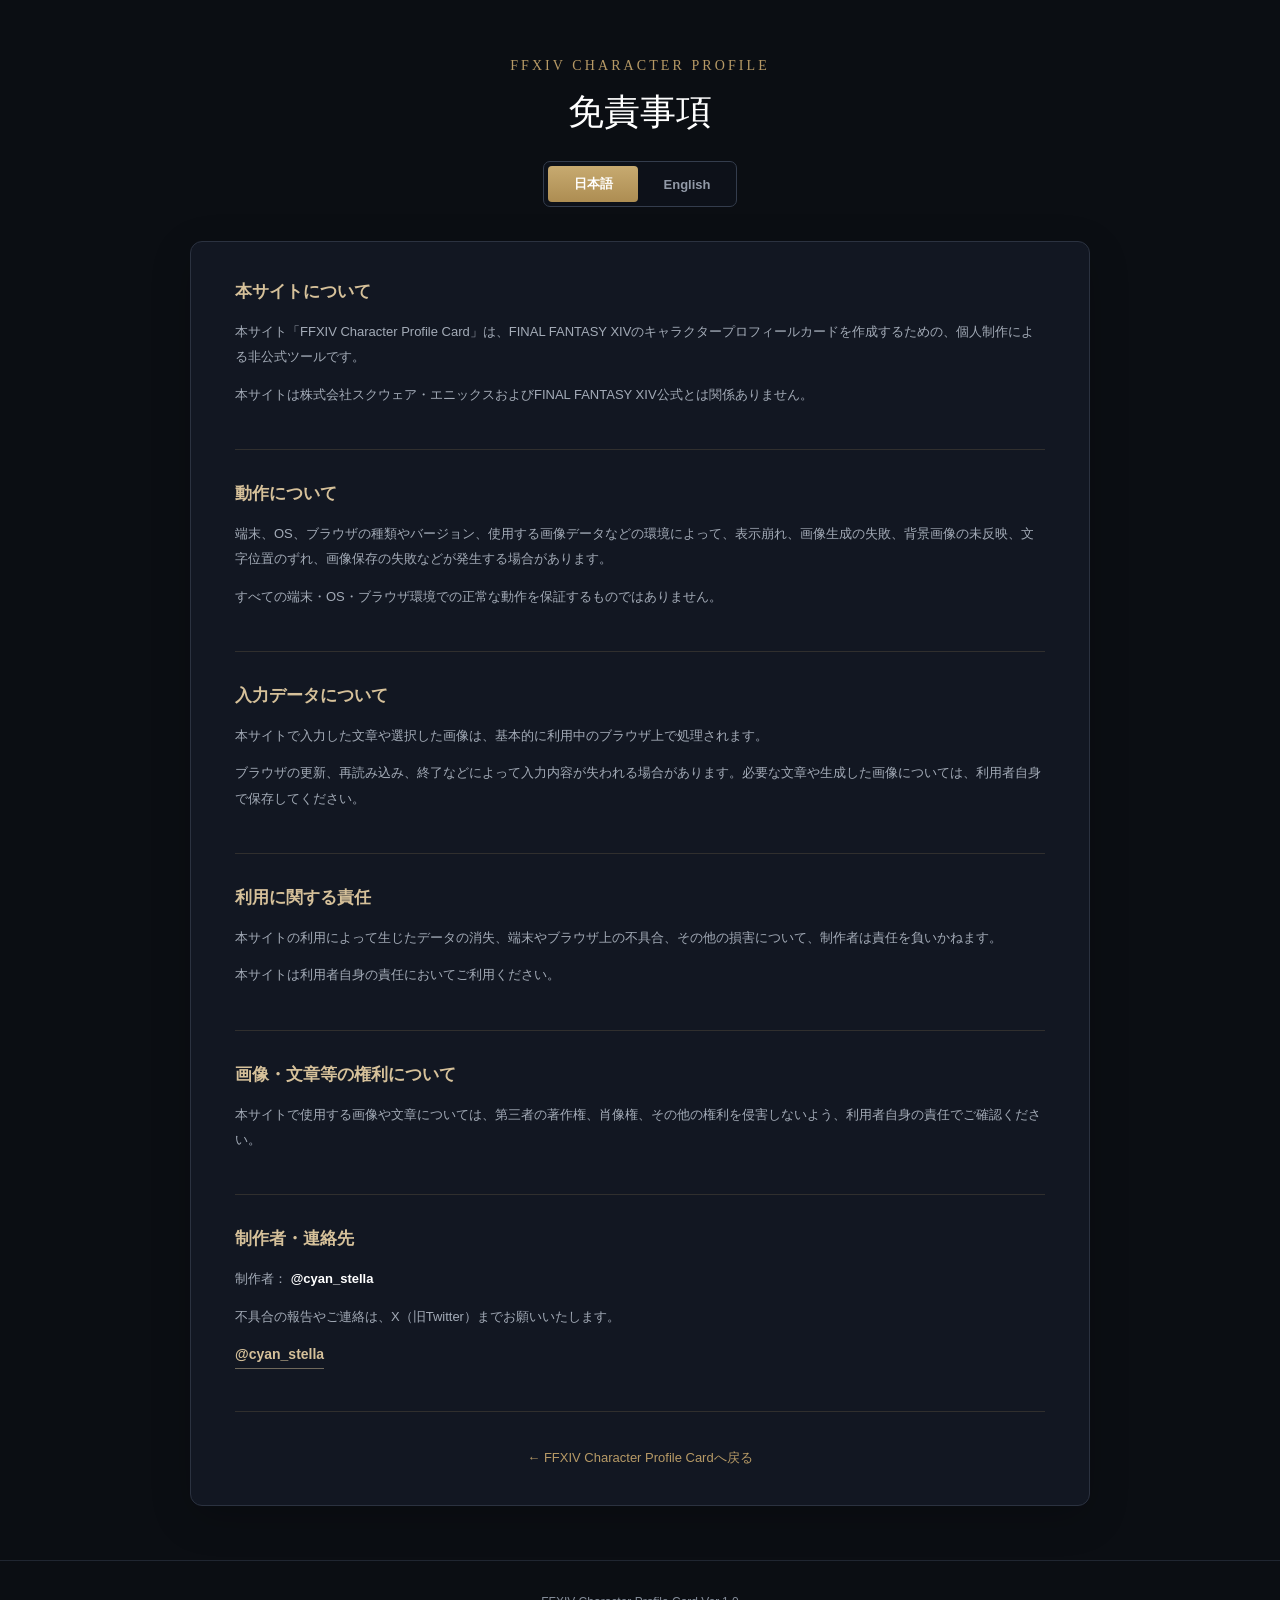
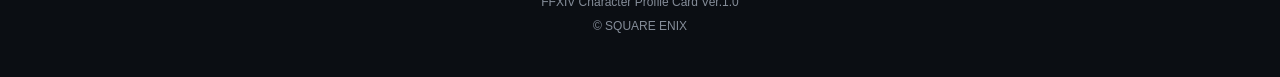
==== DISCLAIMER/index.html @ 0e1ebc21 "new" ====
<!DOCTYPE html>
<html lang="ja">

<head>

  <meta charset="UTF-8">

  <meta
    name="viewport"
    content="width=device-width, initial-scale=1.0"
  >

  <title>
    免責事項 | FFXIV Character Profile Card
  </title>

  <link
    rel="stylesheet"
    href="./style.css"
  >

</head>


<body>


<!-- ==================================================
     HEADER
================================================== -->

<header class="page-header">

  <p class="site-name">
    FFXIV CHARACTER PROFILE
  </p>


  <h1 data-i18n="title">
    免責事項
  </h1>


  <div
    class="language-switch"
    aria-label="Language"
  >

    <button
      type="button"
      class="language-button active"
      data-language="ja"
    >
      日本語
    </button>

    <button
      type="button"
      class="language-button"
      data-language="en"
    >
      English
    </button>

  </div>

</header>



<!-- ==================================================
     MAIN
================================================== -->

<main class="page-main">

  <section class="disclaimer-card">


    <section class="disclaimer-block">

      <h2 data-i18n="aboutTitle">
        本サイトについて
      </h2>

      <p data-i18n="about1">
        本サイト「FFXIV Character Profile Card」は、FINAL FANTASY XIVのキャラクタープロフィールカードを作成するための、個人制作による非公式ツールです。
      </p>

      <p data-i18n="about2">
        本サイトは株式会社スクウェア・エニックスおよびFINAL FANTASY XIV公式とは関係ありません。
      </p>

    </section>



    <section class="disclaimer-block">

      <h2 data-i18n="operationTitle">
        動作について
      </h2>

      <p data-i18n="operation1">
        端末、OS、ブラウザの種類やバージョン、使用する画像データなどの環境によって、表示崩れ、画像生成の失敗、背景画像の未反映、文字位置のずれ、画像保存の失敗などが発生する場合があります。
      </p>

      <p data-i18n="operation2">
        すべての端末・OS・ブラウザ環境での正常な動作を保証するものではありません。
      </p>

    </section>



    <section class="disclaimer-block">

      <h2 data-i18n="dataTitle">
        入力データについて
      </h2>

      <p data-i18n="data1">
        本サイトで入力した文章や選択した画像は、基本的に利用中のブラウザ上で処理されます。
      </p>

      <p data-i18n="data2">
        ブラウザの更新、再読み込み、終了などによって入力内容が失われる場合があります。必要な文章や生成した画像については、利用者自身で保存してください。
      </p>

    </section>



    <section class="disclaimer-block">

      <h2 data-i18n="responsibilityTitle">
        利用に関する責任
      </h2>

      <p data-i18n="responsibility1">
        本サイトの利用によって生じたデータの消失、端末やブラウザ上の不具合、その他の損害について、制作者は責任を負いかねます。
      </p>

      <p data-i18n="responsibility2">
        本サイトは利用者自身の責任においてご利用ください。
      </p>

    </section>



    <section class="disclaimer-block">

      <h2 data-i18n="rightsTitle">
        画像・文章等の権利について
      </h2>

      <p data-i18n="rights1">
        本サイトで使用する画像や文章については、第三者の著作権、肖像権、その他の権利を侵害しないよう、利用者自身の責任でご確認ください。
      </p>

    </section>



    <section class="disclaimer-block creator-block">

      <h2 data-i18n="creatorTitle">
        制作者・連絡先
      </h2>


      <p>

        <span data-i18n="creatorLabel">
          制作者：
        </span>

        <strong>
          @cyan_stella
        </strong>

      </p>


      <p data-i18n="contactText">
        不具合の報告やご連絡は、X（旧Twitter）までお願いいたします。
      </p>


      <p>

        <a
          class="creator-link"
          href="https://x.com/cyan_stella"
          target="_blank"
          rel="noopener noreferrer"
        >
          @cyan_stella
        </a>

      </p>

    </section>



    <div class="back-area">

      <a
        href="../index.html"
        data-i18n="back"
      >
        ← FFXIV Character Profile Cardへ戻る
      </a>

    </div>


  </section>

</main>



<!-- ==================================================
     FOOTER
================================================== -->

<footer class="page-footer">

  <p>
    FFXIV Character Profile Card
    <span id="version-text"></span>
  </p>

  <p>
    © SQUARE ENIX
  </p>

</footer>


<script src="./script.js"></script>

</body>

</html>
---- DISCLAIMER/style.css ----
* {
  box-sizing:
    border-box;
}

html {
  scroll-behavior:
    smooth;
}

body {
  margin:
    0;

  min-height:
    100vh;

  background:
    #0b0e13;

  color:
    #ffffff;

  font-family:
    -apple-system,
    BlinkMacSystemFont,
    "Hiragino Sans",
    "Hiragino Kaku Gothic ProN",
    "Yu Gothic",
    "Meiryo",
    sans-serif;
}


/* ==================================================
   HEADER
================================================== */

.page-header {
  padding:
    58px 20px 34px;

  text-align:
    center;
}

.site-name {
  margin:
    0 0 14px;

  color:
    #b79a66;

  font-family:
    Georgia,
    "Times New Roman",
    serif;

  font-size:
    14px;

  letter-spacing:
    .22em;
}

.page-header h1 {
  margin:
    0;

  color:
    #ffffff;

  font-family:
    Georgia,
    "Hiragino Mincho ProN",
    "Yu Mincho",
    serif;

  font-size:
    36px;

  font-weight:
    400;
}


/* ==================================================
   LANGUAGE
================================================== */

.language-switch {
  display:
    inline-flex;

  gap:
    4px;

  margin-top:
    24px;

  padding:
    4px;

  background:
    #0d1119;

  border:
    1px solid #343d4d;

  border-radius:
    7px;
}

.language-button {
  min-width:
    90px;

  padding:
    9px 16px;

  border:
    0;

  border-radius:
    4px;

  background:
    transparent;

  color:
    #929aa7;

  font-size:
    13px;

  font-weight:
    600;

  cursor:
    pointer;

  transition:
    background .2s ease,
    color .2s ease;
}

.language-button:hover {
  background:
    rgba(183,154,102,.12);

  color:
    #ffffff;
}

.language-button.active {
  background:
    linear-gradient(
      180deg,
      #c7aa70,
      #ad8d52
    );

  color:
    #ffffff;
}


/* ==================================================
   MAIN
================================================== */

.page-main {
  width:
    min(
      calc(100% - 48px),
      900px
    );

  margin:
    0 auto 54px;
}


/* ==================================================
   CARD
================================================== */

.disclaimer-card {
  padding:
    38px 44px;

  background:
    #121722;

  border:
    1px solid #2b3240;

  border-radius:
    12px;

  box-shadow:
    0 12px 40px
    rgba(0,0,0,.18);
}


/* ==================================================
   BLOCK
================================================== */

.disclaimer-block {
  margin-bottom:
    32px;

  padding-bottom:
    30px;

  border-bottom:
    1px solid
    rgba(183,154,102,.18);
}

.disclaimer-block h2 {
  margin:
    0 0 16px;

  color:
    #d6c19a;

  font-size:
    17px;

  font-weight:
    600;
}

.disclaimer-block p {
  margin:
    0 0 12px;

  color:
    #a3abb7;

  font-size:
    13px;

  line-height:
    1.95;
}


/* ==================================================
   CREATOR
================================================== */

.creator-block strong {
  color:
    #ffffff;

  font-weight:
    700;
}

.creator-link {
  display:
    inline-block;

  color:
    #d6c19a;

  font-size:
    14px;

  font-weight:
    700;

  text-decoration:
    none;

  border-bottom:
    1px solid
    rgba(214,193,154,.48);

  transition:
    color .2s ease,
    border-color .2s ease;
}

.creator-link:hover {
  color:
    #ffffff;

  border-bottom-color:
    #ffffff;
}


/* ==================================================
   BACK
================================================== */

.back-area {
  padding-top:
    4px;

  text-align:
    center;
}

.back-area a {
  color:
    #b79a66;

  font-size:
    13px;

  text-decoration:
    none;

  transition:
    color .2s ease;
}

.back-area a:hover {
  color:
    #d6c19a;
}


/* ==================================================
   FOOTER
================================================== */

.page-footer {
  padding:
    34px 20px;

  border-top:
    1px solid #202631;

  color:
    #858d99;

  font-size:
    12px;

  text-align:
    center;
}

.page-footer p {
  margin:
    0 0 10px;
}


/* ==================================================
   MOBILE
================================================== */

@media screen and (max-width: 700px) {

  .page-header {
    padding:
      42px 16px 28px;
  }

  .site-name {
    font-size:
      12px;
  }

  .page-header h1 {
    font-size:
      28px;
  }

  .language-button {
    min-width:
      82px;

    padding:
      8px 13px;

    font-size:
      12px;
  }

  .page-main {
    width:
      calc(100% - 24px);

    margin-bottom:
      36px;
  }

  .disclaimer-card {
    padding:
      26px 20px;
  }

  .disclaimer-block {
    margin-bottom:
      26px;

    padding-bottom:
      24px;
  }

  .disclaimer-block h2 {
    font-size:
      16px;
  }

  .disclaimer-block p {
    font-size:
      12px;

    line-height:
      1.9;
  }

  .back-area a {
    font-size:
      12px;
  }

}
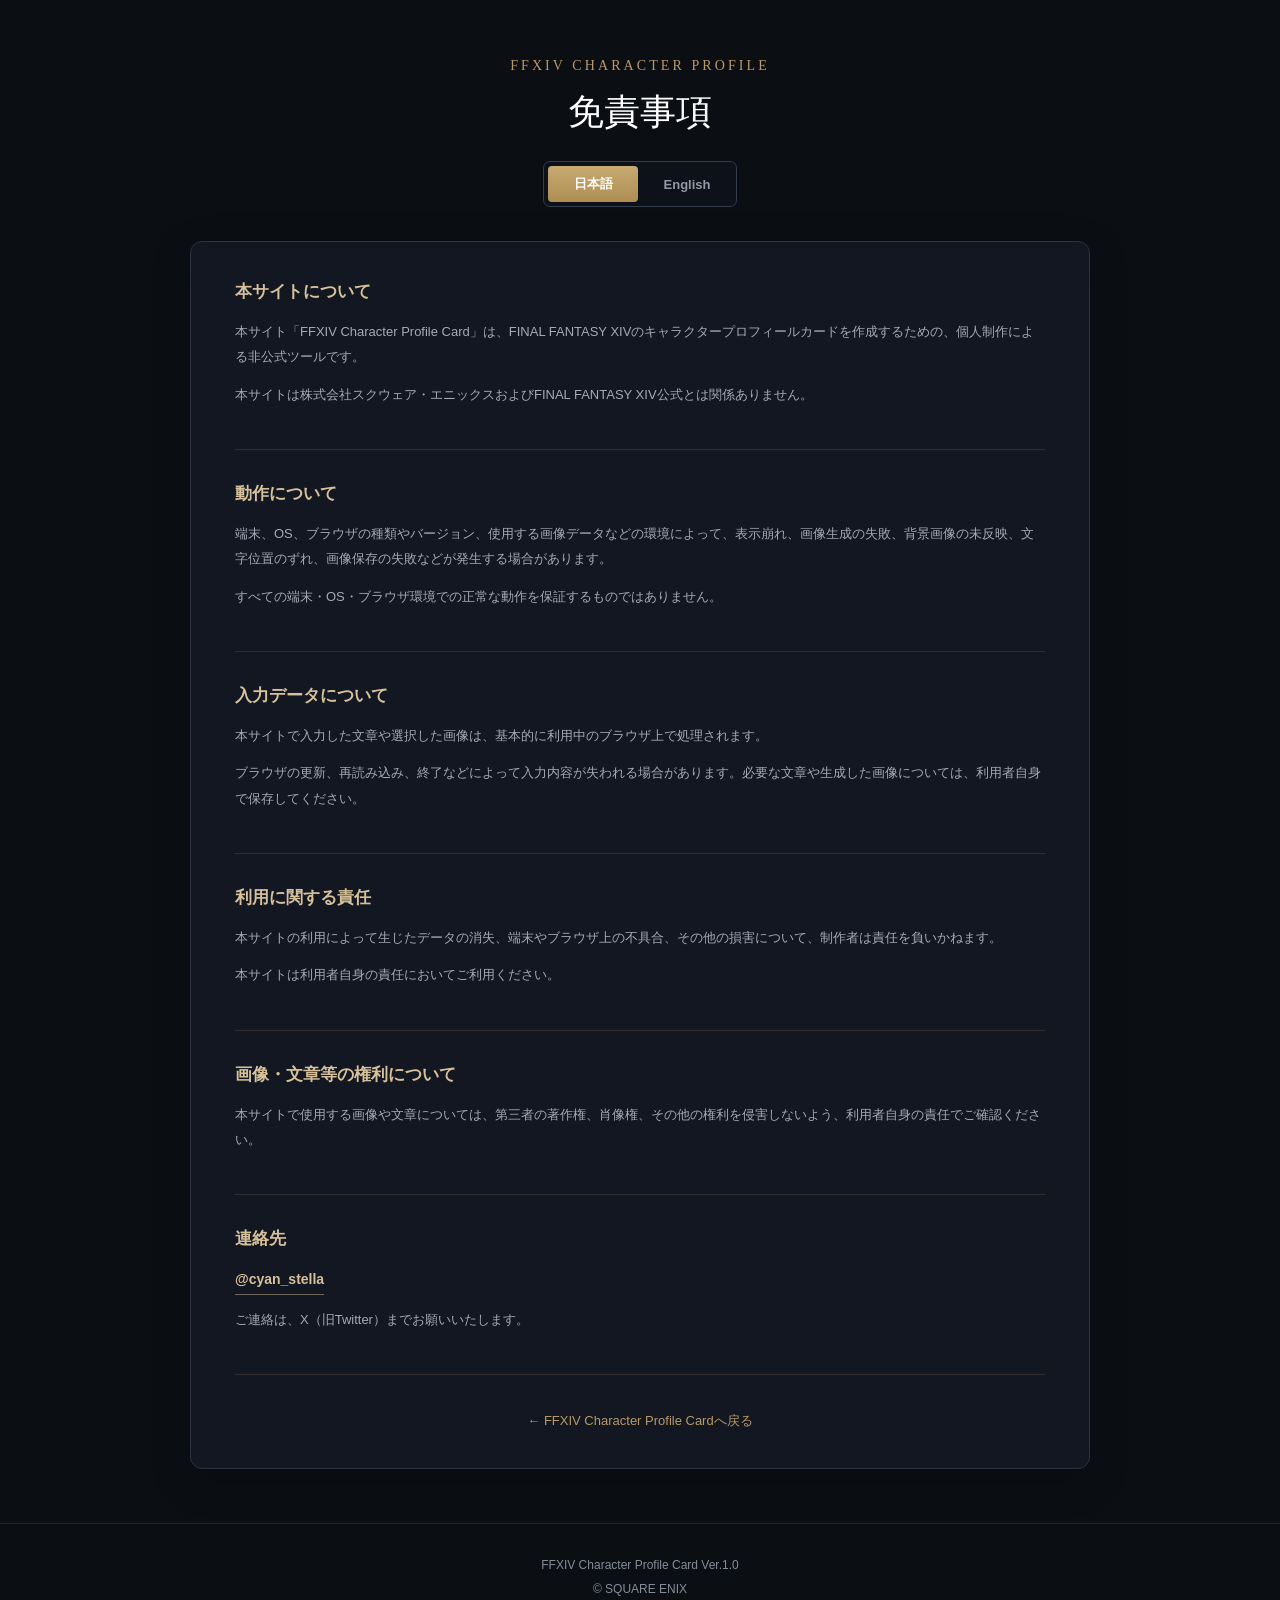
==== commit 55f19028: "1.0" ====
--- a/DISCLAIMER/index.html
+++ b/DISCLAIMER/index.html
@@ -163,29 +163,15 @@
 
 
 
+    <!-- ==================================================
+         CONTACT
+    ================================================== -->
+
     <section class="disclaimer-block creator-block">
 
-      <h2 data-i18n="creatorTitle">
-        制作者・連絡先
-      </h2>
-
-
-      <p>
-
-        <span data-i18n="creatorLabel">
-          制作者：
-        </span>
-
-        <strong>
-          @cyan_stella
-        </strong>
-
-      </p>
-
-
-      <p data-i18n="contactText">
-        不具合の報告やご連絡は、X（旧Twitter）までお願いいたします。
-      </p>
+      <h2 data-i18n="contactTitle">
+        連絡先
+      </h2>
 
 
       <p>
@@ -201,6 +187,11 @@
 
       </p>
 
+
+      <p data-i18n="contactText">
+        ご連絡は、X（旧Twitter）までお願いいたします。
+      </p>
+
     </section>
 
 
--- a/DISCLAIMER/style.css
+++ b/DISCLAIMER/style.css
@@ -1,25 +1,18 @@
 * {
-  box-sizing:
-    border-box;
+  box-sizing: border-box;
 }
 
 html {
-  scroll-behavior:
-    smooth;
+  scroll-behavior: smooth;
 }
 
 body {
-  margin:
-    0;
-
-  min-height:
-    100vh;
-
-  background:
-    #0b0e13;
-
-  color:
-    #ffffff;
+  margin: 0;
+
+  min-height: 100vh;
+
+  background: #0b0e13;
+  color: #ffffff;
 
   font-family:
     -apple-system,
@@ -40,35 +33,27 @@
   padding:
     58px 20px 34px;
 
-  text-align:
-    center;
+  text-align: center;
 }
 
 .site-name {
-  margin:
-    0 0 14px;
-
-  color:
-    #b79a66;
+  margin: 0 0 14px;
+
+  color: #b79a66;
 
   font-family:
     Georgia,
     "Times New Roman",
     serif;
 
-  font-size:
-    14px;
-
-  letter-spacing:
-    .22em;
+  font-size: 14px;
+  letter-spacing: .22em;
 }
 
 .page-header h1 {
-  margin:
-    0;
-
-  color:
-    #ffffff;
+  margin: 0;
+
+  color: #ffffff;
 
   font-family:
     Georgia,
@@ -76,11 +61,8 @@
     "Yu Mincho",
     serif;
 
-  font-size:
-    36px;
-
-  font-weight:
-    400;
+  font-size: 36px;
+  font-weight: 400;
 }
 
 
@@ -89,55 +71,37 @@
 ================================================== */
 
 .language-switch {
-  display:
-    inline-flex;
-
-  gap:
-    4px;
-
-  margin-top:
-    24px;
-
-  padding:
-    4px;
-
-  background:
-    #0d1119;
+  display: inline-flex;
+
+  gap: 4px;
+
+  margin-top: 24px;
+  padding: 4px;
+
+  background: #0d1119;
 
   border:
     1px solid #343d4d;
 
-  border-radius:
-    7px;
+  border-radius: 7px;
 }
 
 .language-button {
-  min-width:
-    90px;
-
-  padding:
-    9px 16px;
-
-  border:
-    0;
-
-  border-radius:
-    4px;
-
-  background:
-    transparent;
-
-  color:
-    #929aa7;
-
-  font-size:
-    13px;
-
-  font-weight:
-    600;
-
-  cursor:
-    pointer;
+  min-width: 90px;
+
+  padding: 9px 16px;
+
+  border: 0;
+  border-radius: 4px;
+
+  background: transparent;
+
+  color: #929aa7;
+
+  font-size: 13px;
+  font-weight: 600;
+
+  cursor: pointer;
 
   transition:
     background .2s ease,
@@ -148,8 +112,7 @@
   background:
     rgba(183,154,102,.12);
 
-  color:
-    #ffffff;
+  color: #ffffff;
 }
 
 .language-button.active {
@@ -160,8 +123,7 @@
       #ad8d52
     );
 
-  color:
-    #ffffff;
+  color: #ffffff;
 }
 
 
@@ -250,16 +212,8 @@
 
 
 /* ==================================================
-   CREATOR
-================================================== */
-
-.creator-block strong {
-  color:
-    #ffffff;
-
-  font-weight:
-    700;
-}
+   CONTACT
+================================================== */
 
 .creator-link {
   display:
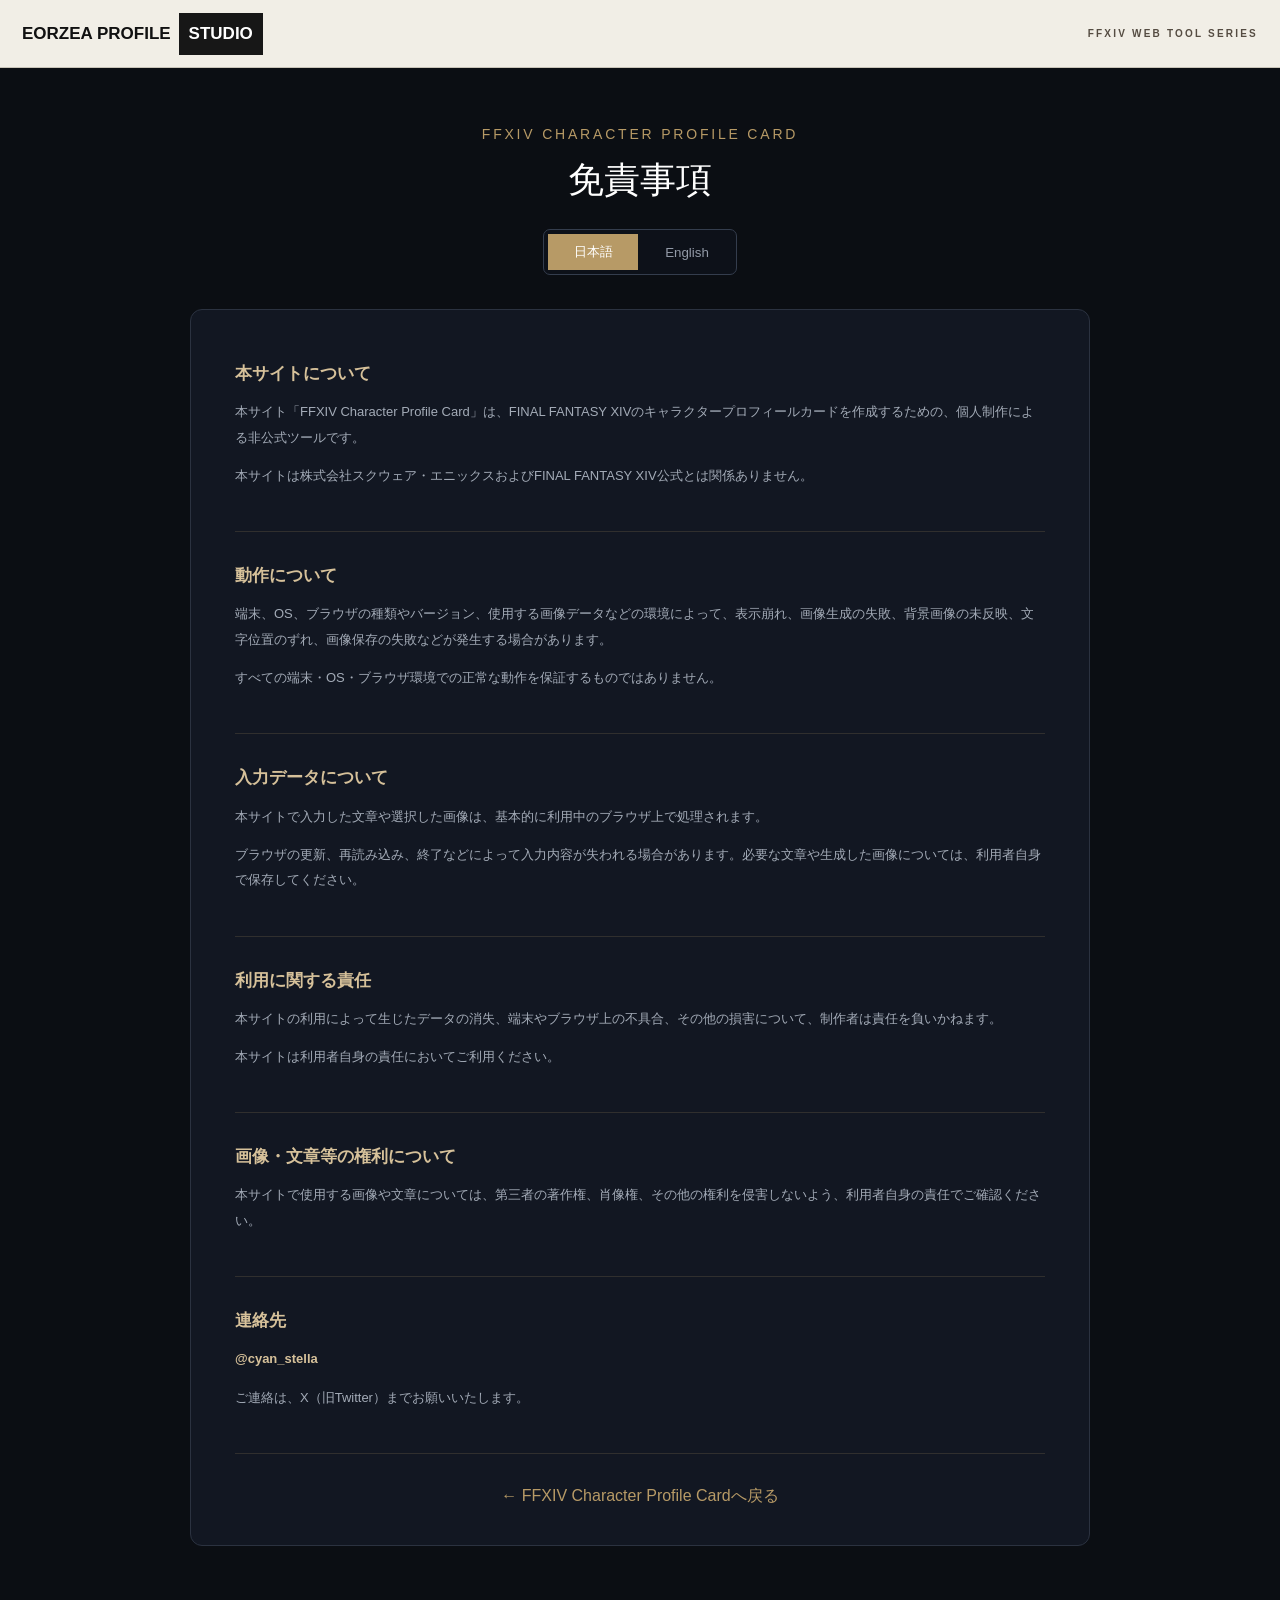
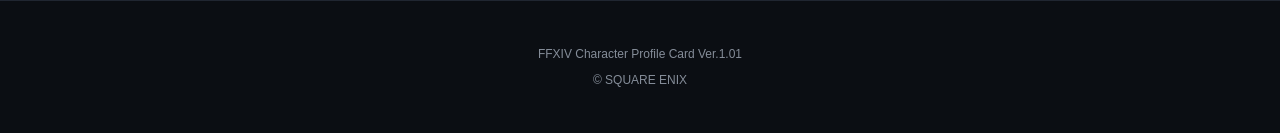
==== commit 7e456511: "Add files via upload" ====
--- a/DISCLAIMER/index.html
+++ b/DISCLAIMER/index.html
@@ -1,239 +1,239 @@
-<!DOCTYPE html>
-<html lang="ja">
-
-<head>
-
-  <meta charset="UTF-8">
-
-  <meta
-    name="viewport"
-    content="width=device-width, initial-scale=1.0"
-  >
-
-  <title>
-    免責事項 | FFXIV Character Profile Card
-  </title>
-
-  <link
-    rel="stylesheet"
-    href="./style.css"
-  >
-
-</head>
-
-
-<body>
-
-
-<!-- ==================================================
-     HEADER
-================================================== -->
-
-<header class="page-header">
-
-  <p class="site-name">
-    FFXIV CHARACTER PROFILE
-  </p>
-
-
-  <h1 data-i18n="title">
-    免責事項
-  </h1>
-
-
-  <div
-    class="language-switch"
-    aria-label="Language"
-  >
-
-    <button
-      type="button"
-      class="language-button active"
-      data-language="ja"
-    >
-      日本語
-    </button>
-
-    <button
-      type="button"
-      class="language-button"
-      data-language="en"
-    >
-      English
-    </button>
-
-  </div>
-
-</header>
-
-
-
-<!-- ==================================================
-     MAIN
-================================================== -->
-
-<main class="page-main">
-
-  <section class="disclaimer-card">
-
-
-    <section class="disclaimer-block">
-
-      <h2 data-i18n="aboutTitle">
-        本サイトについて
-      </h2>
-
-      <p data-i18n="about1">
-        本サイト「FFXIV Character Profile Card」は、FINAL FANTASY XIVのキャラクタープロフィールカードを作成するための、個人制作による非公式ツールです。
-      </p>
-
-      <p data-i18n="about2">
-        本サイトは株式会社スクウェア・エニックスおよびFINAL FANTASY XIV公式とは関係ありません。
-      </p>
-
-    </section>
-
-
-
-    <section class="disclaimer-block">
-
-      <h2 data-i18n="operationTitle">
-        動作について
-      </h2>
-
-      <p data-i18n="operation1">
-        端末、OS、ブラウザの種類やバージョン、使用する画像データなどの環境によって、表示崩れ、画像生成の失敗、背景画像の未反映、文字位置のずれ、画像保存の失敗などが発生する場合があります。
-      </p>
-
-      <p data-i18n="operation2">
-        すべての端末・OS・ブラウザ環境での正常な動作を保証するものではありません。
-      </p>
-
-    </section>
-
-
-
-    <section class="disclaimer-block">
-
-      <h2 data-i18n="dataTitle">
-        入力データについて
-      </h2>
-
-      <p data-i18n="data1">
-        本サイトで入力した文章や選択した画像は、基本的に利用中のブラウザ上で処理されます。
-      </p>
-
-      <p data-i18n="data2">
-        ブラウザの更新、再読み込み、終了などによって入力内容が失われる場合があります。必要な文章や生成した画像については、利用者自身で保存してください。
-      </p>
-
-    </section>
-
-
-
-    <section class="disclaimer-block">
-
-      <h2 data-i18n="responsibilityTitle">
-        利用に関する責任
-      </h2>
-
-      <p data-i18n="responsibility1">
-        本サイトの利用によって生じたデータの消失、端末やブラウザ上の不具合、その他の損害について、制作者は責任を負いかねます。
-      </p>
-
-      <p data-i18n="responsibility2">
-        本サイトは利用者自身の責任においてご利用ください。
-      </p>
-
-    </section>
-
-
-
-    <section class="disclaimer-block">
-
-      <h2 data-i18n="rightsTitle">
-        画像・文章等の権利について
-      </h2>
-
-      <p data-i18n="rights1">
-        本サイトで使用する画像や文章については、第三者の著作権、肖像権、その他の権利を侵害しないよう、利用者自身の責任でご確認ください。
-      </p>
-
-    </section>
-
-
-
-    <!-- ==================================================
-         CONTACT
-    ================================================== -->
-
-    <section class="disclaimer-block creator-block">
-
-      <h2 data-i18n="contactTitle">
-        連絡先
-      </h2>
-
-
-      <p>
-
-        <a
-          class="creator-link"
-          href="https://x.com/cyan_stella"
-          target="_blank"
-          rel="noopener noreferrer"
-        >
-          @cyan_stella
-        </a>
-
-      </p>
-
-
-      <p data-i18n="contactText">
-        ご連絡は、X（旧Twitter）までお願いいたします。
-      </p>
-
-    </section>
-
-
-
-    <div class="back-area">
-
-      <a
-        href="../index.html"
-        data-i18n="back"
-      >
-        ← FFXIV Character Profile Cardへ戻る
-      </a>
-
-    </div>
-
-
-  </section>
-
-</main>
-
-
-
-<!-- ==================================================
-     FOOTER
-================================================== -->
-
-<footer class="page-footer">
-
-  <p>
-    FFXIV Character Profile Card
-    <span id="version-text"></span>
-  </p>
-
-  <p>
-    © SQUARE ENIX
-  </p>
-
-</footer>
-
-
-<script src="./script.js"></script>
-
-</body>
-
+<!DOCTYPE html>
+<html lang="ja">
+
+<head>
+
+  <meta charset="UTF-8">
+
+  <meta
+    name="viewport"
+    content="width=device-width, initial-scale=1.0"
+  >
+
+  <title>
+    免責事項 | FFXIV CHARACTER PROFILE CARD
+  </title>
+
+  <link
+    rel="stylesheet"
+    href="./style.css"
+  >
+
+</head>
+
+
+<body>
+
+
+<header class="studio-header">
+
+  <a
+    class="studio-logo"
+    href="https://cyanstella.github.io/EORZEA_PROFILE_STUDIO/"
+  >
+
+    <span class="studio-logo-main">
+      EORZEA PROFILE
+    </span>
+
+    <span class="studio-logo-box">
+      STUDIO
+    </span>
+
+  </a>
+
+
+  <p class="studio-series-label">
+    FFXIV WEB TOOL SERIES
+  </p>
+
+</header>
+
+
+
+<header class="page-header">
+
+  <p class="site-name">
+    FFXIV CHARACTER PROFILE CARD
+  </p>
+
+  <h1 data-i18n="title">
+    免責事項
+  </h1>
+
+
+  <div
+    class="language-switch"
+    aria-label="Language"
+  >
+
+    <button
+      type="button"
+      class="language-button active"
+      data-language="ja"
+    >
+      日本語
+    </button>
+
+    <button
+      type="button"
+      class="language-button"
+      data-language="en"
+    >
+      English
+    </button>
+
+  </div>
+
+</header>
+
+
+
+<main class="page-main">
+
+  <section class="disclaimer-card">
+
+
+    <section class="disclaimer-block">
+
+      <h2 data-i18n="aboutTitle">
+        本サイトについて
+      </h2>
+
+      <p data-i18n="about1">
+        本サイト「FFXIV Character Profile Card」は、FINAL FANTASY XIVのキャラクタープロフィールカードを作成するための、個人制作による非公式ツールです。
+      </p>
+
+      <p data-i18n="about2">
+        本サイトは株式会社スクウェア・エニックスおよびFINAL FANTASY XIV公式とは関係ありません。
+      </p>
+
+    </section>
+
+
+    <section class="disclaimer-block">
+
+      <h2 data-i18n="operationTitle">
+        動作について
+      </h2>
+
+      <p data-i18n="operation1">
+        端末、OS、ブラウザの種類やバージョン、使用する画像データなどの環境によって、表示崩れ、画像生成の失敗、背景画像の未反映、文字位置のずれ、画像保存の失敗などが発生する場合があります。
+      </p>
+
+      <p data-i18n="operation2">
+        すべての端末・OS・ブラウザ環境での正常な動作を保証するものではありません。
+      </p>
+
+    </section>
+
+
+    <section class="disclaimer-block">
+
+      <h2 data-i18n="dataTitle">
+        入力データについて
+      </h2>
+
+      <p data-i18n="data1">
+        本サイトで入力した文章や選択した画像は、基本的に利用中のブラウザ上で処理されます。
+      </p>
+
+      <p data-i18n="data2">
+        ブラウザの更新、再読み込み、終了などによって入力内容が失われる場合があります。必要な文章や生成した画像については、利用者自身で保存してください。
+      </p>
+
+    </section>
+
+
+    <section class="disclaimer-block">
+
+      <h2 data-i18n="responsibilityTitle">
+        利用に関する責任
+      </h2>
+
+      <p data-i18n="responsibility1">
+        本サイトの利用によって生じたデータの消失、端末やブラウザ上の不具合、その他の損害について、制作者は責任を負いかねます。
+      </p>
+
+      <p data-i18n="responsibility2">
+        本サイトは利用者自身の責任においてご利用ください。
+      </p>
+
+    </section>
+
+
+    <section class="disclaimer-block">
+
+      <h2 data-i18n="rightsTitle">
+        画像・文章等の権利について
+      </h2>
+
+      <p data-i18n="rights1">
+        本サイトで使用する画像や文章については、第三者の著作権、肖像権、その他の権利を侵害しないよう、利用者自身の責任でご確認ください。
+      </p>
+
+    </section>
+
+
+    <section class="disclaimer-block">
+
+      <h2 data-i18n="contactTitle">
+        連絡先
+      </h2>
+
+      <p>
+
+        <a
+          class="creator-link"
+          href="https://x.com/cyan_stella"
+          target="_blank"
+          rel="noopener noreferrer"
+        >
+          @cyan_stella
+        </a>
+
+      </p>
+
+      <p data-i18n="contactText">
+        ご連絡は、X（旧Twitter）までお願いいたします。
+      </p>
+
+    </section>
+
+
+    <div class="back-area">
+
+      <a
+        href="../index.html"
+        data-i18n="back"
+      >
+        ← FFXIV Character Profile Cardへ戻る
+      </a>
+
+    </div>
+
+  </section>
+
+</main>
+
+
+
+<footer class="page-footer">
+
+  <p>
+    FFXIV Character Profile Card
+    <span id="version-text"></span>
+  </p>
+
+  <p>
+    © SQUARE ENIX
+  </p>
+
+</footer>
+
+
+<script src="./script.js"></script>
+
+</body>
+
 </html>
--- a/DISCLAIMER/style.css
+++ b/DISCLAIMER/style.css
@@ -1,382 +1,368 @@
-* {
-  box-sizing: border-box;
-}
-
-html {
-  scroll-behavior: smooth;
-}
-
-body {
-  margin: 0;
-
-  min-height: 100vh;
-
-  background: #0b0e13;
-  color: #ffffff;
-
-  font-family:
-    -apple-system,
-    BlinkMacSystemFont,
-    "Hiragino Sans",
-    "Hiragino Kaku Gothic ProN",
-    "Yu Gothic",
-    "Meiryo",
-    sans-serif;
-}
-
-
-/* ==================================================
-   HEADER
-================================================== */
-
-.page-header {
-  padding:
-    58px 20px 34px;
-
-  text-align: center;
-}
-
-.site-name {
-  margin: 0 0 14px;
-
-  color: #b79a66;
-
-  font-family:
-    Georgia,
-    "Times New Roman",
-    serif;
-
-  font-size: 14px;
-  letter-spacing: .22em;
-}
-
-.page-header h1 {
-  margin: 0;
-
-  color: #ffffff;
-
-  font-family:
-    Georgia,
-    "Hiragino Mincho ProN",
-    "Yu Mincho",
-    serif;
-
-  font-size: 36px;
-  font-weight: 400;
-}
-
-
-/* ==================================================
-   LANGUAGE
-================================================== */
-
-.language-switch {
-  display: inline-flex;
-
-  gap: 4px;
-
-  margin-top: 24px;
-  padding: 4px;
-
-  background: #0d1119;
-
-  border:
-    1px solid #343d4d;
-
-  border-radius: 7px;
-}
-
-.language-button {
-  min-width: 90px;
-
-  padding: 9px 16px;
-
-  border: 0;
-  border-radius: 4px;
-
-  background: transparent;
-
-  color: #929aa7;
-
-  font-size: 13px;
-  font-weight: 600;
-
-  cursor: pointer;
-
-  transition:
-    background .2s ease,
-    color .2s ease;
-}
-
-.language-button:hover {
-  background:
-    rgba(183,154,102,.12);
-
-  color: #ffffff;
-}
-
-.language-button.active {
-  background:
-    linear-gradient(
-      180deg,
-      #c7aa70,
-      #ad8d52
-    );
-
-  color: #ffffff;
-}
-
-
-/* ==================================================
-   MAIN
-================================================== */
-
-.page-main {
-  width:
-    min(
-      calc(100% - 48px),
-      900px
-    );
-
-  margin:
-    0 auto 54px;
-}
-
-
-/* ==================================================
-   CARD
-================================================== */
-
-.disclaimer-card {
-  padding:
-    38px 44px;
-
-  background:
-    #121722;
-
-  border:
-    1px solid #2b3240;
-
-  border-radius:
-    12px;
-
-  box-shadow:
-    0 12px 40px
-    rgba(0,0,0,.18);
-}
-
-
-/* ==================================================
-   BLOCK
-================================================== */
-
-.disclaimer-block {
-  margin-bottom:
-    32px;
-
-  padding-bottom:
-    30px;
-
-  border-bottom:
-    1px solid
-    rgba(183,154,102,.18);
-}
-
-.disclaimer-block h2 {
-  margin:
-    0 0 16px;
-
-  color:
-    #d6c19a;
-
-  font-size:
-    17px;
-
-  font-weight:
-    600;
-}
-
-.disclaimer-block p {
-  margin:
-    0 0 12px;
-
-  color:
-    #a3abb7;
-
-  font-size:
-    13px;
-
-  line-height:
-    1.95;
-}
-
-
-/* ==================================================
-   CONTACT
-================================================== */
-
-.creator-link {
-  display:
-    inline-block;
-
-  color:
-    #d6c19a;
-
-  font-size:
-    14px;
-
-  font-weight:
-    700;
-
-  text-decoration:
-    none;
-
-  border-bottom:
-    1px solid
-    rgba(214,193,154,.48);
-
-  transition:
-    color .2s ease,
-    border-color .2s ease;
-}
-
-.creator-link:hover {
-  color:
-    #ffffff;
-
-  border-bottom-color:
-    #ffffff;
-}
-
-
-/* ==================================================
-   BACK
-================================================== */
-
-.back-area {
-  padding-top:
-    4px;
-
-  text-align:
-    center;
-}
-
-.back-area a {
-  color:
-    #b79a66;
-
-  font-size:
-    13px;
-
-  text-decoration:
-    none;
-
-  transition:
-    color .2s ease;
-}
-
-.back-area a:hover {
-  color:
-    #d6c19a;
-}
-
-
-/* ==================================================
-   FOOTER
-================================================== */
-
-.page-footer {
-  padding:
-    34px 20px;
-
-  border-top:
-    1px solid #202631;
-
-  color:
-    #858d99;
-
-  font-size:
-    12px;
-
-  text-align:
-    center;
-}
-
-.page-footer p {
-  margin:
-    0 0 10px;
-}
-
-
-/* ==================================================
-   MOBILE
-================================================== */
-
-@media screen and (max-width: 700px) {
-
-  .page-header {
-    padding:
-      42px 16px 28px;
-  }
-
-  .site-name {
-    font-size:
-      12px;
-  }
-
-  .page-header h1 {
-    font-size:
-      28px;
-  }
-
-  .language-button {
-    min-width:
-      82px;
-
-    padding:
-      8px 13px;
-
-    font-size:
-      12px;
-  }
-
-  .page-main {
-    width:
-      calc(100% - 24px);
-
-    margin-bottom:
-      36px;
-  }
-
-  .disclaimer-card {
-    padding:
-      26px 20px;
-  }
-
-  .disclaimer-block {
-    margin-bottom:
-      26px;
-
-    padding-bottom:
-      24px;
-  }
-
-  .disclaimer-block h2 {
-    font-size:
-      16px;
-  }
-
-  .disclaimer-block p {
-    font-size:
-      12px;
-
-    line-height:
-      1.9;
-  }
-
-  .back-area a {
-    font-size:
-      12px;
-  }
-
+* {
+  box-sizing:
+    border-box;
+}
+
+body {
+  margin:
+    0;
+
+  min-height:
+    100vh;
+
+  background:
+    #0b0e13;
+
+  color:
+    #ffffff;
+
+  font-family:
+    -apple-system,
+    BlinkMacSystemFont,
+    "Hiragino Sans",
+    "Yu Gothic",
+    "Meiryo",
+    sans-serif;
+}
+
+
+/* ==================================================
+   STUDIO HEADER
+================================================== */
+
+.studio-header {
+  display:
+    flex;
+
+  align-items:
+    center;
+
+  justify-content:
+    space-between;
+
+  min-height:
+    68px;
+
+  padding:
+    0 22px;
+
+  background:
+    #f1eee6;
+
+  border-bottom:
+    1px solid #c9c4b8;
+}
+
+.studio-logo {
+  display:
+    inline-flex;
+
+  align-items:
+    center;
+
+  gap:
+    8px;
+
+  color:
+    #111;
+
+  text-decoration:
+    none;
+
+  font-family:
+    Arial,
+    sans-serif;
+
+  font-size:
+    17px;
+
+  font-weight:
+    900;
+}
+
+.studio-logo-box {
+  display:
+    inline-flex;
+
+  align-items:
+    center;
+
+  min-height:
+    42px;
+
+  padding:
+    0 10px;
+
+  background:
+    #171717;
+
+  color:
+    #fff;
+}
+
+.studio-series-label {
+  margin:
+    0;
+
+  color:
+    #554c42;
+
+  font-family:
+    Arial,
+    sans-serif;
+
+  font-size:
+    10px;
+
+  font-weight:
+    800;
+
+  letter-spacing:
+    .22em;
+}
+
+
+/* ==================================================
+   PAGE
+================================================== */
+
+.page-header {
+  padding:
+    58px 20px 34px;
+
+  text-align:
+    center;
+}
+
+.site-name {
+  margin:
+    0 0 14px;
+
+  color:
+    #b79a66;
+
+  font-size:
+    14px;
+
+  letter-spacing:
+    .20em;
+}
+
+.page-header h1 {
+  margin:
+    0;
+
+  font-family:
+    Georgia,
+    serif;
+
+  font-size:
+    36px;
+
+  font-weight:
+    400;
+}
+
+
+/* ==================================================
+   LANGUAGE
+================================================== */
+
+.language-switch {
+  display:
+    inline-flex;
+
+  gap:
+    4px;
+
+  margin-top:
+    24px;
+
+  padding:
+    4px;
+
+  background:
+    #0d1119;
+
+  border:
+    1px solid #343d4d;
+
+  border-radius:
+    7px;
+}
+
+.language-button {
+  min-width:
+    90px;
+
+  padding:
+    9px 16px;
+
+  border:
+    0;
+
+  background:
+    transparent;
+
+  color:
+    #929aa7;
+
+  cursor:
+    pointer;
+}
+
+.language-button.active {
+  background:
+    #b79a66;
+
+  color:
+    #fff;
+}
+
+
+/* ==================================================
+   MAIN
+================================================== */
+
+.page-main {
+  width:
+    min(
+      calc(100% - 48px),
+      900px
+    );
+
+  margin:
+    0 auto 54px;
+}
+
+.disclaimer-card {
+  padding:
+    38px 44px;
+
+  background:
+    #121722;
+
+  border:
+    1px solid #2b3240;
+
+  border-radius:
+    12px;
+}
+
+.disclaimer-block {
+  margin-bottom:
+    32px;
+
+  padding-bottom:
+    30px;
+
+  border-bottom:
+    1px solid rgba(183,154,102,.18);
+}
+
+.disclaimer-block h2 {
+  color:
+    #d6c19a;
+
+  font-size:
+    17px;
+}
+
+.disclaimer-block p {
+  color:
+    #a3abb7;
+
+  font-size:
+    13px;
+
+  line-height:
+    1.95;
+}
+
+.creator-link {
+  color:
+    #d6c19a;
+
+  font-weight:
+    700;
+
+  text-decoration:
+    none;
+}
+
+.back-area {
+  text-align:
+    center;
+}
+
+.back-area a {
+  color:
+    #b79a66;
+
+  text-decoration:
+    none;
+}
+
+
+/* ==================================================
+   FOOTER
+================================================== */
+
+.page-footer {
+  padding:
+    34px 20px;
+
+  border-top:
+    1px solid #202631;
+
+  color:
+    #858d99;
+
+  font-size:
+    12px;
+
+  text-align:
+    center;
+}
+
+
+/* ==================================================
+   MOBILE
+================================================== */
+
+@media screen and (max-width: 600px) {
+
+  .studio-header {
+    min-height:
+      58px;
+
+    padding:
+      0 12px;
+  }
+
+  .studio-logo {
+    font-size:
+      13px;
+  }
+
+  .studio-logo-box {
+    min-height:
+      34px;
+  }
+
+  .studio-series-label {
+    font-size:
+      7px;
+  }
+
+  .page-main {
+    width:
+      calc(100% - 24px);
+  }
+
+  .disclaimer-card {
+    padding:
+      26px 20px;
+  }
+
 }
